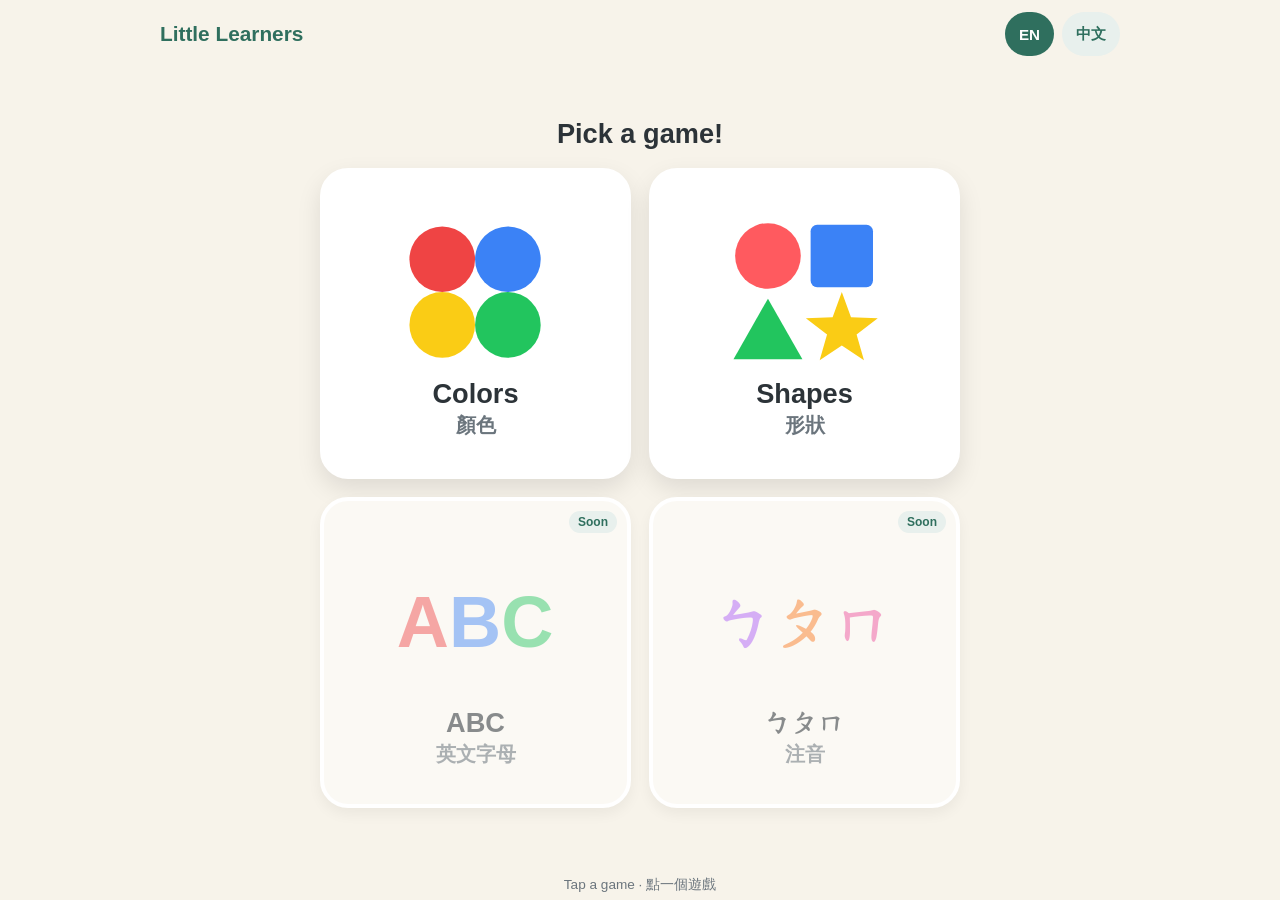
==== index.html @ 8b78966a "Little Learners: offline toddler games (Colors, Shapes) as a PWA" ====
<!DOCTYPE html>
<html lang="en" data-root="./">
<head>
  <meta charset="UTF-8" />
  <meta name="viewport" content="width=device-width, initial-scale=1, maximum-scale=1, user-scalable=no, viewport-fit=cover" />
  <meta name="mobile-web-app-capable" content="yes" />
  <meta name="apple-mobile-web-app-capable" content="yes" />
  <meta name="apple-mobile-web-app-status-bar-style" content="default" />
  <meta name="apple-mobile-web-app-title" content="Learn" />
  <meta name="application-name" content="Learn" />
  <meta name="theme-color" content="#f7f3ea" />
  <title>Little Learners</title>
  <link rel="manifest" href="manifest.webmanifest" />
  <link rel="icon" type="image/png" sizes="32x32" href="icons/favicon-32.png" />
  <link rel="apple-touch-icon" sizes="180x180" href="icons/apple-touch-icon.png" />
  <link rel="stylesheet" href="shared/app.css" />
  <style>
    .brand { font-size: 1.3rem; text-align: left; }
    main { gap: 18px; }
    .hello { margin: 0; font-size: clamp(1.2rem, 3.6vw, 1.7rem); font-weight: 700; text-align: center; }
    .tiles {
      display: grid; grid-template-columns: repeat(2, 1fr); gap: 18px;
      width: min(92vw, 640px, calc(100vh - 190px));
      width: min(92vw, 640px, calc(100dvh - 190px));
    }
    @media (orientation: landscape) and (max-height: 560px) {
      .tiles { grid-template-columns: repeat(4, 1fr); width: min(94vw, calc((100dvh - 150px) * 4 + 54px)); }
    }
    .tile {
      position: relative; aspect-ratio: 1; border-radius: 28px;
      border: 4px solid #fff; background: var(--card);
      box-shadow: 0 10px 24px rgba(0,0,0,0.10);
      display: flex; flex-direction: column; align-items: center; justify-content: center; gap: 4px;
      text-decoration: none; color: var(--ink); padding: 10px;
      transition: transform 0.12s ease;
    }
    .tile:active { transform: scale(0.96); }
    .tile svg { width: 58%; height: auto; flex-shrink: 1; min-height: 0; }
    .tile .t1 { font-size: clamp(1.15rem, 3.4vw, 1.7rem); font-weight: 800; line-height: 1.15; }
    .tile .t2 { font-size: clamp(0.95rem, 2.6vw, 1.25rem); font-weight: 600; color: var(--muted); line-height: 1.15; }
    .tile.soon { background: #fbf9f4; box-shadow: 0 6px 14px rgba(0,0,0,0.05); }
    .tile.soon svg { opacity: 0.45; }
    .tile.soon .t1, .tile.soon .t2 { opacity: 0.55; }
    .tile .badge {
      position: absolute; top: 10px; right: 10px;
      background: var(--soft); color: var(--accent); border-radius: 999px;
      font-size: 0.75rem; font-weight: 700; padding: 4px 9px;
    }
  </style>
</head>
<body>
  <header>
    <div class="brand">Little Learners</div>
    <div class="controls">
      <button class="chip active" id="langEN" type="button">EN</button>
      <button class="chip" id="langZH" type="button">中文</button>
    </div>
  </header>

  <main>
    <p class="hello" id="hello">Pick a game!</p>
    <nav class="tiles" aria-label="Games">
      <a class="tile" href="colors/" id="tColors">
        <svg viewBox="0 0 100 100" aria-hidden="true">
          <circle cx="30" cy="30" r="20" fill="#ef4444"/>
          <circle cx="70" cy="30" r="20" fill="#3b82f6"/>
          <circle cx="30" cy="70" r="20" fill="#facc15"/>
          <circle cx="70" cy="70" r="20" fill="#22c55e"/>
        </svg>
        <span class="t1">Colors</span><span class="t2">顏色</span>
      </a>
      <a class="tile" href="shapes/" id="tShapes">
        <svg viewBox="0 0 100 100" aria-hidden="true">
          <circle cx="28" cy="28" r="20" fill="#ff5a5f"/>
          <rect x="54" y="9" width="38" height="38" rx="4" fill="#3b82f6"/>
          <polygon points="28,54 49,91 7,91" fill="#22c55e"/>
          <polygon points="73.0,50.0 78.6,65.3 94.9,65.9 82.0,75.9 86.5,91.6 73.0,82.5 59.5,91.6 64.0,75.9 51.1,65.9 67.4,65.3" fill="#facc15"/>
        </svg>
        <span class="t1">Shapes</span><span class="t2">形狀</span>
      </a>
      <div class="tile soon" role="button" aria-disabled="true" tabindex="-1">
        <span class="badge" data-en="Soon" data-zh="即將推出">Soon</span>
        <svg viewBox="0 0 100 100" aria-hidden="true">
          <text x="50" y="66" text-anchor="middle" font-size="44" font-weight="800" font-family="-apple-system, sans-serif">
            <tspan fill="#ef4444">A</tspan><tspan fill="#3b82f6">B</tspan><tspan fill="#22c55e">C</tspan>
          </text>
        </svg>
        <span class="t1">ABC</span><span class="t2">英文字母</span>
      </div>
      <div class="tile soon" role="button" aria-disabled="true" tabindex="-1">
        <span class="badge" data-en="Soon" data-zh="即將推出">Soon</span>
        <svg viewBox="0 0 100 100" aria-hidden="true">
          <text x="50" y="64" text-anchor="middle" font-size="36" font-weight="800" font-family="-apple-system, 'PingFang TC', sans-serif">
            <tspan fill="#a855f7">ㄅ</tspan><tspan fill="#f97316">ㄆ</tspan><tspan fill="#ec4899">ㄇ</tspan>
          </text>
        </svg>
        <span class="t1">ㄅㄆㄇ</span><span class="t2">注音</span>
      </div>
    </nav>
  </main>

  <footer id="foot">Tap a game · 點一個遊戲</footer>

  <script src="shared/app.js"></script>
  <script>
    var NAMES = {
      tColors: { en: "Colors", zh: "顏色" },
      tShapes: { en: "Shapes", zh: "形狀" }
    };
    function paint(lang) {
      document.getElementById("hello").textContent = lang === "en" ? "Pick a game!" : "選一個遊戲！";
      Object.keys(NAMES).forEach(function (id) {
        var el = document.getElementById(id);
        el.querySelector(".t1").textContent = NAMES[id][lang];
        el.querySelector(".t2").textContent = NAMES[id][lang === "en" ? "zh" : "en"];
      });
      document.querySelectorAll(".badge").forEach(function (b) { b.textContent = b.getAttribute("data-" + lang); });
    }
    LL.bindLangToggle(paint);
    paint(LL.getLang());
    // "Coming soon" tiles just wiggle.
    document.querySelectorAll(".tile.soon").forEach(function (t) {
      t.addEventListener("click", function () {
        t.classList.remove("wrong"); void t.offsetWidth; t.classList.add("wrong");
        setTimeout(function () { t.classList.remove("wrong"); }, 350);
      });
    });
  </script>
</body>
</html>
---- shared/app.css ----
/* Little Learners: shared look & feel (from the original Colors game) */
:root {
  --bg: #f7f3ea;
  --ink: #2c3338;
  --muted: #6b757d;
  --card: #ffffff;
  --accent: #2f6f5e;
  --soft: #e8f0ed;
}
* { box-sizing: border-box; -webkit-tap-highlight-color: transparent; }
html, body {
  margin: 0; height: 100%;
  font-family: -apple-system, BlinkMacSystemFont, "Segoe UI", "PingFang TC", "Noto Sans TC", sans-serif;
  background: var(--bg); color: var(--ink);
  overflow: hidden;
  user-select: none; -webkit-user-select: none;
  -webkit-touch-callout: none;
  touch-action: manipulation;
  overscroll-behavior: none;
}
body {
  display: flex; flex-direction: column;
  height: 100vh; height: 100dvh;
  padding: env(safe-area-inset-top) max(16px, env(safe-area-inset-right)) env(safe-area-inset-bottom) max(16px, env(safe-area-inset-left));
  max-width: 1000px; margin: 0 auto;
}
header {
  display: flex; align-items: center; justify-content: space-between; gap: 10px;
  padding: 12px 4px 8px; flex-shrink: 0;
}
.brand { font-weight: 700; font-size: 1.05rem; color: var(--accent); text-align: center; flex: 1; }
.controls { display: flex; gap: 8px; }
button { font-family: inherit; cursor: pointer; }
button.chip {
  border: none; border-radius: 999px; padding: 10px 14px; min-height: 44px;
  background: var(--soft); color: var(--accent); font-weight: 600; font-size: 0.95rem;
}
button.chip.active { background: var(--accent); color: #fff; }
a.home {
  display: inline-flex; align-items: center; gap: 8px;
  min-height: 56px; min-width: 56px; padding: 8px 18px 8px 14px;
  border-radius: 999px; background: var(--accent); color: #fff;
  font-weight: 700; font-size: 1.15rem; text-decoration: none;
  box-shadow: 0 6px 16px rgba(47,111,94,0.25);
}
a.home:active { transform: scale(0.96); }
a.home svg { width: 28px; height: 28px; }
main {
  flex: 1; display: flex; flex-direction: column; align-items: center; justify-content: center;
  gap: 16px; padding-bottom: 8px; min-height: 0;
}
.prompt {
  text-align: center; background: var(--card);
  border-radius: 24px; padding: 14px 22px;
  box-shadow: 0 8px 24px rgba(44,51,56,0.06);
  min-width: min(90vw, 440px);
  flex-shrink: 0;
}
.prompt .ask { font-size: clamp(1.25rem, 4.2vw, 1.9rem); font-weight: 700; margin: 0; line-height: 1.25; }
.prompt .sub { margin: 6px 0 0; color: var(--muted); font-size: 1.02rem; }
.speak {
  margin-top: 10px; border: none; background: var(--soft); min-height: 44px;
  color: var(--accent); border-radius: 999px; padding: 10px 16px; font-weight: 600; font-size: 0.95rem;
}
.card:active { transform: scale(0.96); }
.wrong { animation: shake 0.35s ease; }
.correct { animation: pop 0.45s ease; }
@keyframes shake {
  0%,100% { transform: translateX(0); }
  25% { transform: translateX(-8px); }
  75% { transform: translateX(8px); }
}
@keyframes pop {
  0% { transform: scale(1); }
  40% { transform: scale(1.05); }
  100% { transform: scale(1); }
}
.celebrate {
  position: fixed; inset: 0; display: none;
  align-items: center; justify-content: center;
  background: rgba(247,243,234,0.85); z-index: 10;
}
.celebrate.show { display: flex; }
.celebrate .bubble {
  background: #fff; border-radius: 28px; padding: 28px 36px;
  text-align: center; box-shadow: 0 16px 40px rgba(0,0,0,0.08);
  max-width: 90vw; animation: pop 0.45s ease;
}
.celebrate h2 { margin: 0; font-size: 1.8rem; color: var(--accent); }
.celebrate p { margin: 8px 0 0; color: var(--muted); font-size: 1.1rem; }
footer {
  text-align: center; color: var(--muted); font-size: 0.85rem; padding: 6px; flex-shrink: 0;
}
@media (max-height: 560px) {
  footer { display: none; }
  .prompt { padding: 8px 16px; }
  .speak { margin-top: 6px; }
}
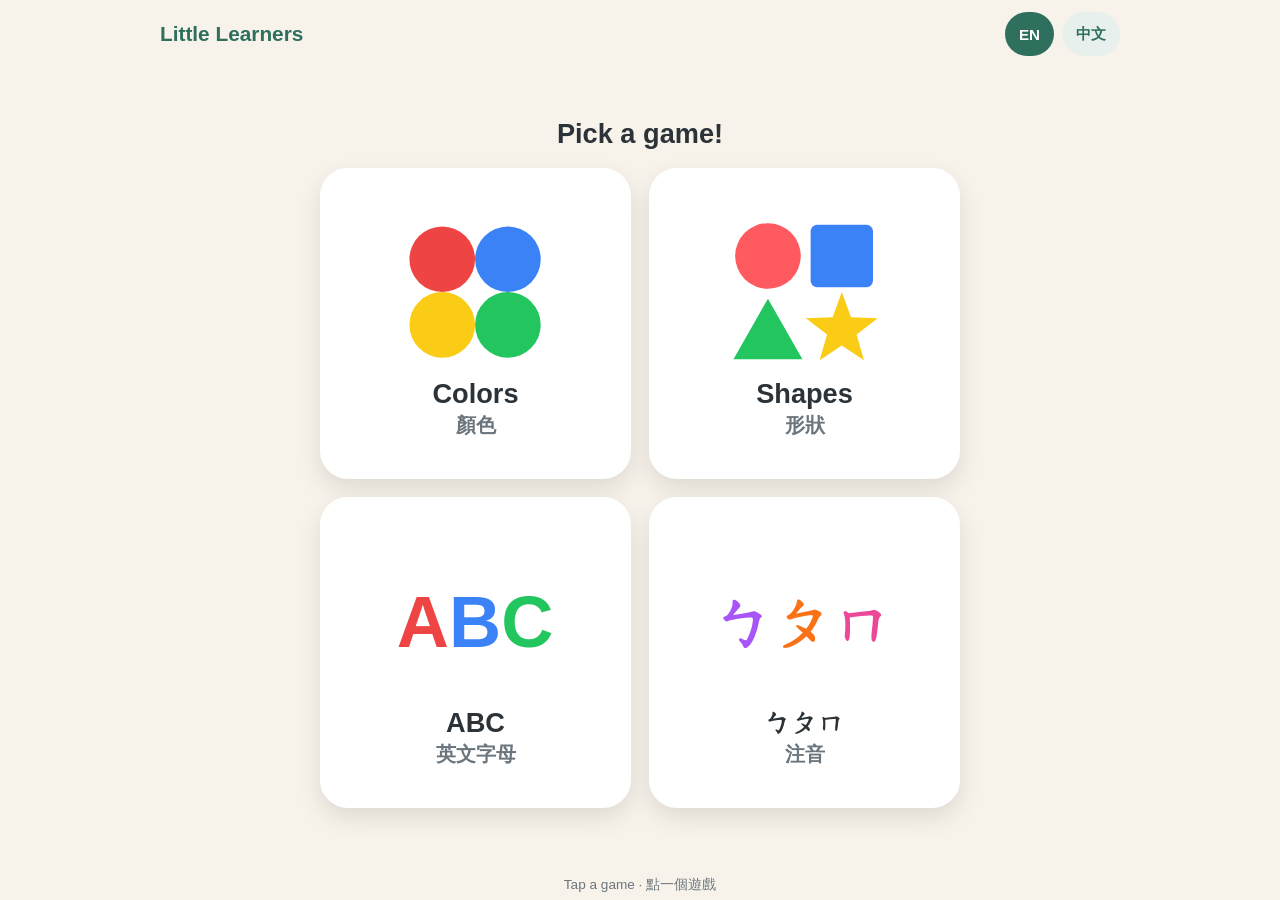
==== commit 06454329: "Add ABC and ㄅㄆㄇ games (real CC0/PD photos), adaptive 2→3 cards, All done screen; menu tiles live" ====
--- a/index.html
+++ b/index.html
@@ -38,14 +38,6 @@
     .tile svg { width: 58%; height: auto; flex-shrink: 1; min-height: 0; }
     .tile .t1 { font-size: clamp(1.15rem, 3.4vw, 1.7rem); font-weight: 800; line-height: 1.15; }
     .tile .t2 { font-size: clamp(0.95rem, 2.6vw, 1.25rem); font-weight: 600; color: var(--muted); line-height: 1.15; }
-    .tile.soon { background: #fbf9f4; box-shadow: 0 6px 14px rgba(0,0,0,0.05); }
-    .tile.soon svg { opacity: 0.45; }
-    .tile.soon .t1, .tile.soon .t2 { opacity: 0.55; }
-    .tile .badge {
-      position: absolute; top: 10px; right: 10px;
-      background: var(--soft); color: var(--accent); border-radius: 999px;
-      font-size: 0.75rem; font-weight: 700; padding: 4px 9px;
-    }
   </style>
 </head>
 <body>
@@ -78,24 +70,22 @@
         </svg>
         <span class="t1">Shapes</span><span class="t2">形狀</span>
       </a>
-      <div class="tile soon" role="button" aria-disabled="true" tabindex="-1">
-        <span class="badge" data-en="Soon" data-zh="即將推出">Soon</span>
+      <a class="tile" href="abc/" id="tAbc">
         <svg viewBox="0 0 100 100" aria-hidden="true">
           <text x="50" y="66" text-anchor="middle" font-size="44" font-weight="800" font-family="-apple-system, sans-serif">
             <tspan fill="#ef4444">A</tspan><tspan fill="#3b82f6">B</tspan><tspan fill="#22c55e">C</tspan>
           </text>
         </svg>
         <span class="t1">ABC</span><span class="t2">英文字母</span>
-      </div>
-      <div class="tile soon" role="button" aria-disabled="true" tabindex="-1">
-        <span class="badge" data-en="Soon" data-zh="即將推出">Soon</span>
+      </a>
+      <a class="tile" href="bopomofo/" id="tBpmf">
         <svg viewBox="0 0 100 100" aria-hidden="true">
           <text x="50" y="64" text-anchor="middle" font-size="36" font-weight="800" font-family="-apple-system, 'PingFang TC', sans-serif">
             <tspan fill="#a855f7">ㄅ</tspan><tspan fill="#f97316">ㄆ</tspan><tspan fill="#ec4899">ㄇ</tspan>
           </text>
         </svg>
         <span class="t1">ㄅㄆㄇ</span><span class="t2">注音</span>
-      </div>
+      </a>
     </nav>
   </main>
 
@@ -105,7 +95,9 @@
   <script>
     var NAMES = {
       tColors: { en: "Colors", zh: "顏色" },
-      tShapes: { en: "Shapes", zh: "形狀" }
+      tShapes: { en: "Shapes", zh: "形狀" },
+      tAbc: { en: "ABC", zh: "英文字母" },
+      tBpmf: { en: "ㄅㄆㄇ", zh: "注音" }
     };
     function paint(lang) {
       document.getElementById("hello").textContent = lang === "en" ? "Pick a game!" : "選一個遊戲！";
@@ -114,17 +106,9 @@
         el.querySelector(".t1").textContent = NAMES[id][lang];
         el.querySelector(".t2").textContent = NAMES[id][lang === "en" ? "zh" : "en"];
       });
-      document.querySelectorAll(".badge").forEach(function (b) { b.textContent = b.getAttribute("data-" + lang); });
     }
     LL.bindLangToggle(paint);
     paint(LL.getLang());
-    // "Coming soon" tiles just wiggle.
-    document.querySelectorAll(".tile.soon").forEach(function (t) {
-      t.addEventListener("click", function () {
-        t.classList.remove("wrong"); void t.offsetWidth; t.classList.add("wrong");
-        setTimeout(function () { t.classList.remove("wrong"); }, 350);
-      });
-    });
   </script>
 </body>
 </html>
